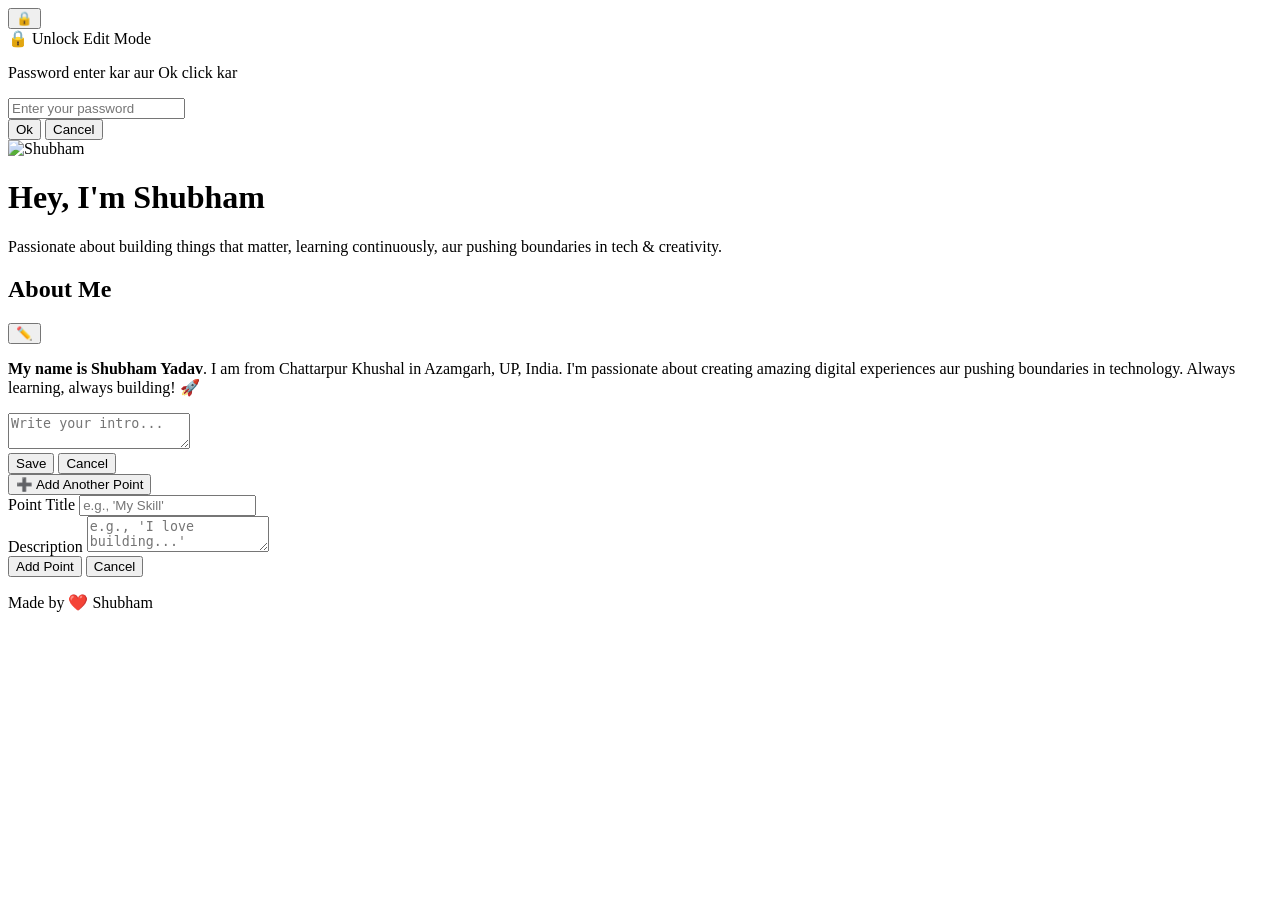
==== index.html @ af93d711 "Add files via upload" ====
<!DOCTYPE html>
<html lang="en">
<head>
    <meta charset="UTF-8">
    <meta name="viewport" content="width=device-width, initial-scale=1.0">
    <title>Shubham yadav - Portfolio</title>
    <link rel="stylesheet" href="style.css">
</head>
<body>
    <div class="background"></div>
    <div class="border-top"></div>
    <div class="border-bottom"></div>

    <!-- Lock Icon Button -->
    <button class="lock-icon-btn locked" id="lockBtn" onclick="openAuthModal()" title="Click to unlock">
        🔒
    </button>

    <!-- Auth Modal -->
    <div class="auth-modal" id="authModal">
        <div class="modal-content">
            <div class="modal-title">
                <span class="modal-icon" id="modalIcon">🔒</span>
                <span id="modalTitle">Unlock Edit Mode</span>
            </div>
            <p class="modal-subtitle">Password enter kar aur Ok click kar</p>
            <input 
                type="password" 
                class="auth-input" 
                id="passwordInput" 
                placeholder="Enter your password" 
                onkeypress="if(event.key==='Enter') unlockEdit()"
            />
            <div class="modal-buttons">
                <button class="auth-button" onclick="unlockEdit()">Ok</button>
                <button class="auth-button btn-cancel" onclick="closeAuthModal()">Cancel</button>
            </div>
        </div>
    </div>

    <div class="container">
        <!-- Header -->
        <div class="header">
            <div class="icon-box">
                <img src="myphoto.jpg" alt="Shubham" class="profile-pic">
            </div>
            <h1>Hey, I'm Shubham</h1>
            <p class="subtitle">Passionate about building things that matter, learning continuously, aur pushing boundaries in tech & creativity.</p>
        </div>

        <!-- Personal Intro Box -->
        <div class="intro-box" id="introBox">
            <div class="intro-header">
                <h2 class="intro-title">About Me</h2>
                <button class="edit-btn disabled" id="editIntroBtn" onclick="toggleEditIntro()" title="Edit">✏️</button>
            </div>
            <p class="intro-text" id="introText"><strong>My name is Shubham Yadav</strong>. I am from Chattarpur Khushal in Azamgarh, UP, India. I'm passionate about creating amazing digital experiences aur pushing boundaries in technology. Always learning, always building! 🚀</p>
            
            <div class="intro-form" id="introForm">
                <textarea id="introInput" placeholder="Write your intro..."></textarea>
                <div class="form-buttons">
                    <button class="btn-submit" onclick="saveIntro()">Save</button>
                    <button class="btn-cancel" onclick="toggleEditIntro()">Cancel</button>
                </div>
            </div>
        </div>

        <!-- Points Grid -->
        <div class="points-grid" id="pointsGrid"></div>

        <!-- Add Section -->
        <button class="add-button disabled" id="addButton" onclick="toggleForm()" title="Unlock to add">
            <span>➕</span>
            <span>Add Another Point</span>
        </button>

        <div class="form-container" id="formContainer">
            <div class="form-group">
                <label>Point Title</label>
                <input type="text" id="titleInput" placeholder="e.g., 'My Skill'" />
            </div>
            <div class="form-group">
                <label>Description</label>
                <textarea id="descriptionInput" placeholder="e.g., 'I love building...'" ></textarea>
            </div>
            <div class="form-buttons">
                <button class="btn-submit" onclick="addPoint()">Add Point</button>
                <button class="btn-cancel" onclick="toggleForm()">Cancel</button>
            </div>
        </div>

        <!-- Footer -->
        <div class="footer">
            <p>Made by ❤️ Shubham</p>
        </div>
    </div>

    <script src="script.js"></script>
</body>
</html>
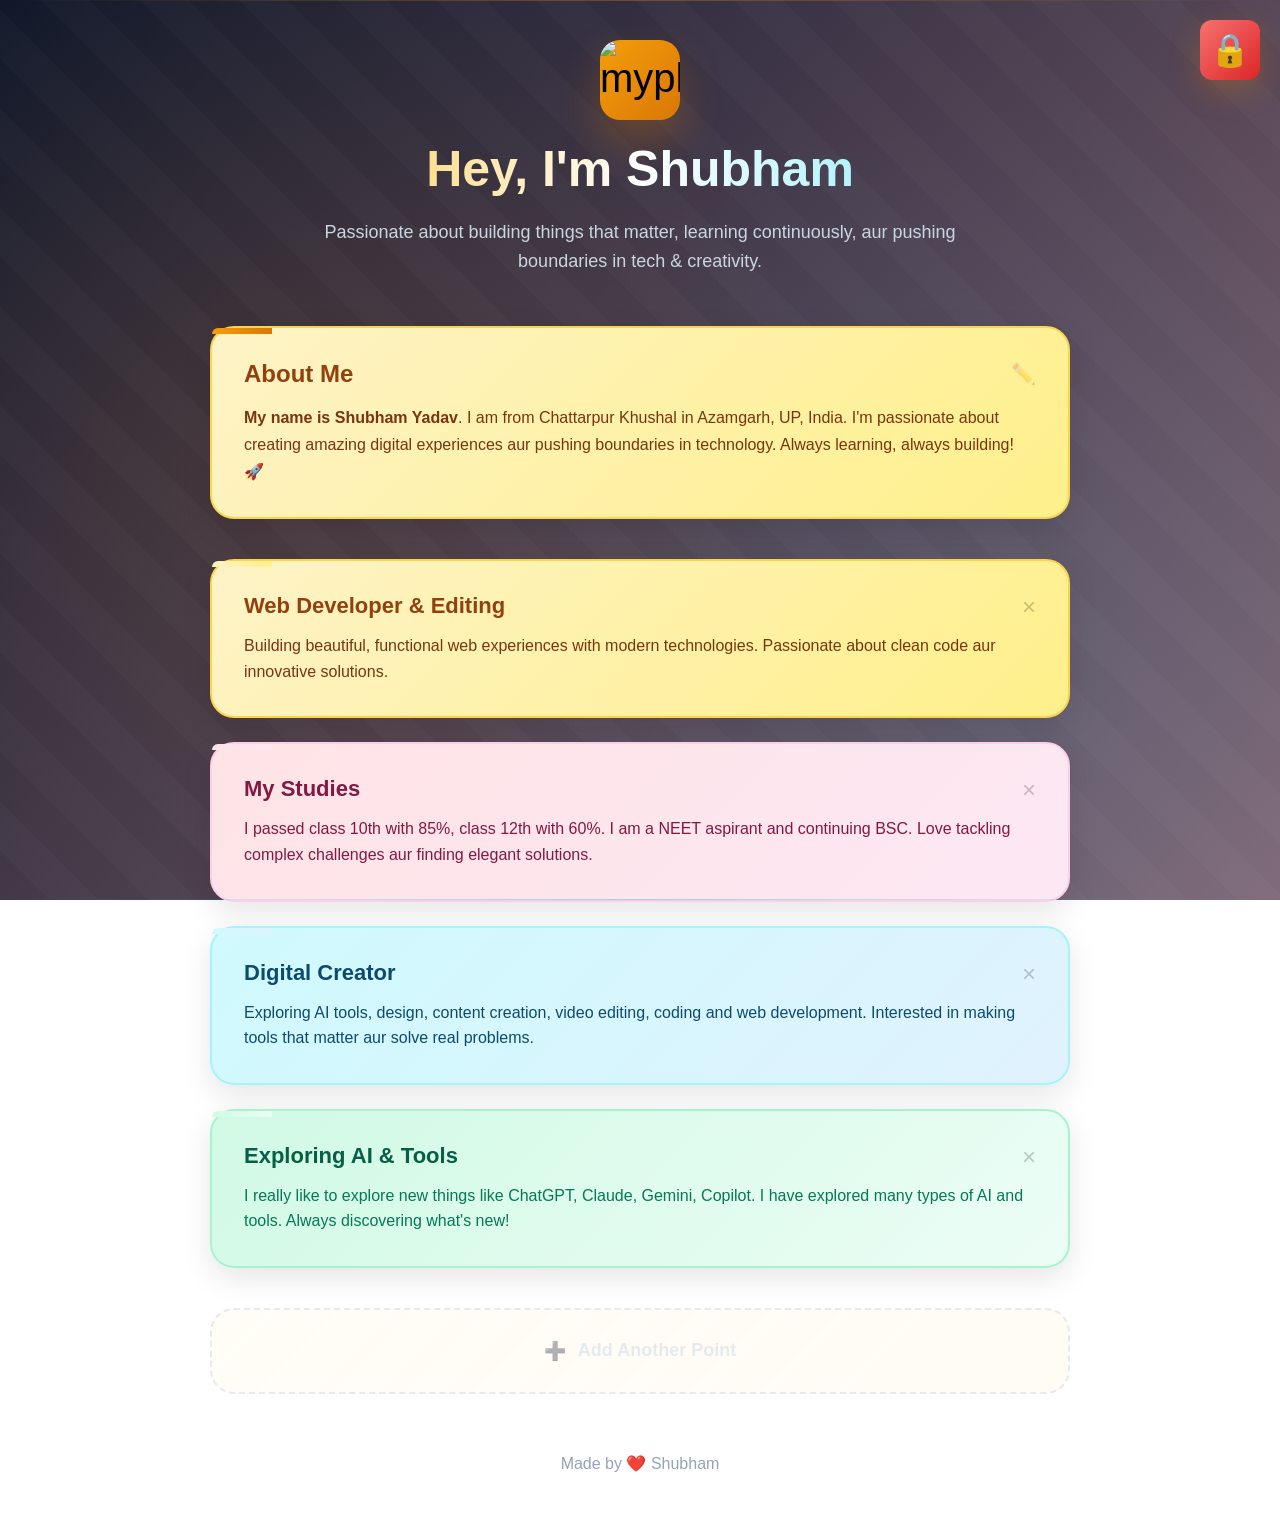
==== commit 5a4b4bd6: "Update index.html" ====
--- a/index.html
+++ b/index.html
@@ -42,7 +42,7 @@
         <!-- Header -->
         <div class="header">
             <div class="icon-box">
-                <img src="myphoto.jpg" alt="Shubham" class="profile-pic">
+                <img src="myphoto.jpg" alt="myphoto.jpg" class="profile-pic">
             </div>
             <h1>Hey, I'm Shubham</h1>
             <p class="subtitle">Passionate about building things that matter, learning continuously, aur pushing boundaries in tech & creativity.</p>
@@ -97,4 +97,4 @@
 
     <script src="script.js"></script>
 </body>
-</html>+</html>
--- a/style.css
+++ b/style.css
@@ -0,0 +1,667 @@
+/* ===== GLOBAL STYLES ===== */
+* {
+    margin: 0;
+    padding: 0;
+    box-sizing: border-box;
+}
+
+body {
+    font-family: 'Segoe UI', Tahoma, Geneva, Verdana, sans-serif;
+    overflow-x: hidden;
+}
+
+/* ===== BACKGROUND & BORDERS ===== */
+.background {
+    position: fixed;
+    top: 0;
+    left: 0;
+    right: 0;
+    bottom: 0;
+    background: linear-gradient(135deg, #0f172a 0%, #ffb6c1 50%, #0f172a 100%);
+    background-size: 400% 400%;
+    animation: gradientShift 6s ease-in-out infinite;
+    z-index: -2;
+}
+
+.background::before {
+    content: '';
+    position: absolute;
+    top: 0;
+    left: 0;
+    right: 0;
+    bottom: 0;
+    background: 
+        radial-gradient(circle at 20% 50%, rgba(217, 119, 6, 0.1) 0%, transparent 50%),
+        radial-gradient(circle at 80% 80%, rgba(6, 182, 212, 0.1) 0%, transparent 50%);
+    z-index: -1;
+}
+
+.background::after {
+    content: '';
+    position: absolute;
+    top: 0;
+    left: 0;
+    right: 0;
+    bottom: 0;
+    background-image: repeating-linear-gradient(45deg, transparent, transparent 35px, rgba(255,255,255,.02) 35px, rgba(255,255,255,.02) 70px);
+    z-index: -1;
+}
+
+.border-top {
+    position: fixed;
+    top: 0;
+    left: 0;
+    right: 0;
+    height: 1px;
+    background: linear-gradient(90deg, transparent, #d97706, transparent);
+    opacity: 0.4;
+    z-index: 100;
+}
+
+.border-bottom {
+    position: fixed;
+    bottom: 0;
+    left: 0;
+    right: 0;
+    height: 1px;
+    background: linear-gradient(90deg, transparent, #06b6d4, transparent);
+    opacity: 0.4;
+    z-index: 100;
+}
+
+/* ===== CONTAINER & HEADER ===== */
+.container {
+    max-width: 900px;
+    margin: 0 auto;
+    padding: 40px 20px;
+    position: relative;
+    z-index: 10;
+    min-height: 100vh;
+}
+
+.header {
+    text-align: center;
+    margin-bottom: 50px;
+    animation: fadeIn 0.8s ease-out;
+}
+
+.icon-box {
+    width: 80px;
+    height: 80px;
+    background: linear-gradient(135deg, #f59e0b 0%, #d97706 100%);
+    border-radius: 20px;
+    display: flex;
+    align-items: center;
+    justify-content: center;
+    margin: 0 auto 20px;
+    font-size: 40px;
+    box-shadow: 0 20px 40px rgba(217, 119, 6, 0.3);
+    overflow: hidden;
+}
+
+.profile-pic {
+    width: 100%;
+    height: 100%;
+    object-fit: cover;
+    border-radius: 20px;
+}
+
+h1 {
+    font-size: 50px;
+    font-weight: bold;
+    background: linear-gradient(90deg, #fbbf24, #ffffff, #67e8f9);
+    -webkit-background-clip: text;
+    -webkit-text-fill-color: transparent;
+    background-clip: text;
+    margin-bottom: 20px;
+}
+
+.subtitle {
+    font-size: 18px;
+    color: #cbd5e1;
+    max-width: 700px;
+    margin: 0 auto;
+    line-height: 1.6;
+}
+
+/* ===== LOCK ICON & MODAL ===== */
+.lock-icon-btn {
+    position: fixed;
+    top: 20px;
+    right: 20px;
+    width: 60px;
+    height: 60px;
+    background: linear-gradient(135deg, #f59e0b 0%, #d97706 100%);
+    border: none;
+    border-radius: 12px;
+    font-size: 32px;
+    cursor: pointer;
+    box-shadow: 0 10px 30px rgba(217, 119, 6, 0.3);
+    transition: all 0.3s ease;
+    z-index: 999;
+    display: flex;
+    align-items: center;
+    justify-content: center;
+}
+
+.lock-icon-btn:hover {
+    transform: scale(1.1);
+    box-shadow: 0 15px 40px rgba(217, 119, 6, 0.4);
+}
+
+.lock-icon-btn.locked {
+    background: linear-gradient(135deg, #f87171 0%, #dc2626 100%);
+}
+
+.auth-modal {
+    position: fixed;
+    top: 0;
+    left: 0;
+    right: 0;
+    bottom: 0;
+    background: rgba(0, 0, 0, 0.7);
+    display: none;
+    align-items: center;
+    justify-content: center;
+    z-index: 2000;
+    backdrop-filter: blur(3px);
+}
+
+.auth-modal.show {
+    display: flex;
+}
+
+.modal-content {
+    background: linear-gradient(135deg, #fef3c7 0%, #fef08a 100%);
+    border: 3px solid #fcd34d;
+    border-radius: 24px;
+    padding: 40px;
+    max-width: 400px;
+    width: 90%;
+    box-shadow: 0 20px 60px rgba(0, 0, 0, 0.3);
+    animation: slideUp 0.3s ease-out;
+    text-align: center;
+}
+
+.modal-title {
+    font-size: 28px;
+    font-weight: bold;
+    color: #92400e;
+    margin-bottom: 24px;
+    display: flex;
+    align-items: center;
+    justify-content: center;
+    gap: 10px;
+}
+
+.modal-icon {
+    font-size: 32px;
+}
+
+.modal-subtitle {
+    font-size: 14px;
+    color: #78350f;
+    margin-bottom: 20px;
+}
+
+.auth-input {
+    width: 100%;
+    padding: 14px 16px;
+    border: 2px solid #fcd34d;
+    border-radius: 12px;
+    font-size: 16px;
+    color: #92400e;
+    margin-bottom: 20px;
+    font-family: inherit;
+}
+
+.auth-input::placeholder {
+    color: #d97706;
+    opacity: 0.6;
+}
+
+.auth-input:focus {
+    outline: none;
+    border-color: #f59e0b;
+    background: white;
+    box-shadow: 0 0 0 3px rgba(245, 158, 11, 0.1);
+}
+
+.modal-buttons {
+    display: flex;
+    gap: 12px;
+}
+
+.auth-button {
+    flex: 1;
+    padding: 12px;
+    background: linear-gradient(135deg, #fbbf24, #f59e0b);
+    border: none;
+    border-radius: 12px;
+    color: white;
+    font-weight: bold;
+    cursor: pointer;
+    transition: all 0.2s;
+    font-size: 16px;
+}
+
+.auth-button:hover {
+    background: linear-gradient(135deg, #f59e0b, #d97706);
+    transform: translateY(-2px);
+    box-shadow: 0 10px 20px rgba(217, 119, 6, 0.3);
+}
+
+.btn-cancel {
+    background: rgba(0, 0, 0, 0.1) !important;
+    color: #92400e !important;
+    border: 2px solid #fcd34d;
+}
+
+.btn-cancel:hover {
+    background: rgba(0, 0, 0, 0.15) !important;
+}
+
+/* ===== INTRO BOX ===== */
+.intro-box {
+    position: relative;
+    border-radius: 24px;
+    padding: 32px;
+    margin-bottom: 40px;
+    border: 2px solid #fcd34d;
+    background: linear-gradient(135deg, #fef3c7 0%, #fef08a 100%);
+    box-shadow: 0 10px 30px rgba(0,0,0,0.1);
+    animation: slideUp 0.6s ease-out;
+}
+
+.intro-box::before {
+    content: '';
+    position: absolute;
+    top: 0;
+    left: 0;
+    height: 6px;
+    width: 60px;
+    border-radius: 24px 0 0 0;
+    background: linear-gradient(90deg, #f59e0b, #d97706);
+}
+
+.intro-header {
+    display: flex;
+    justify-content: space-between;
+    align-items: center;
+    margin-bottom: 16px;
+}
+
+.intro-title {
+    font-size: 24px;
+    font-weight: bold;
+    color: #92400e;
+    margin: 0;
+}
+
+.edit-btn {
+    background: none;
+    border: none;
+    font-size: 20px;
+    cursor: pointer;
+    opacity: 0.6;
+    transition: all 0.2s;
+    padding: 0;
+}
+
+.edit-btn:hover {
+    opacity: 1;
+    transform: scale(1.1);
+}
+
+.edit-btn.disabled {
+    opacity: 0.3;
+    cursor: not-allowed;
+}
+
+.intro-text {
+    font-size: 16px;
+    line-height: 1.7;
+    color: #78350f;
+    margin: 0;
+}
+
+.intro-form {
+    display: none;
+    margin-top: 16px;
+}
+
+.intro-form.show {
+    display: block;
+}
+
+.intro-form textarea {
+    width: 100%;
+    padding: 12px 16px;
+    border: 2px solid #fcd34d;
+    border-radius: 12px;
+    font-size: 16px;
+    font-family: inherit;
+    background: rgba(255, 255, 255, 0.8);
+    color: #92400e;
+    resize: vertical;
+    min-height: 100px;
+    margin-bottom: 12px;
+}
+
+/* ===== POINTS GRID ===== */
+.points-grid {
+    display: grid;
+    gap: 24px;
+    margin-bottom: 40px;
+}
+
+.point-card {
+    position: relative;
+    border-radius: 24px;
+    padding: 32px;
+    transition: all 0.3s ease;
+    border: 2px solid;
+    animation: slideUp 0.6s ease-out forwards;
+    opacity: 0;
+    box-shadow: 0 10px 30px rgba(0,0,0,0.1);
+}
+
+.point-card.amber { border-color: #fcd34d; background: linear-gradient(135deg, #fef3c7 0%, #fef08a 100%); }
+.point-card.rose { border-color: #fbcfe8; background: linear-gradient(135deg, #ffe4e6 0%, #fce7f3 100%); }
+.point-card.cyan { border-color: #a5f3fc; background: linear-gradient(135deg, #cffafe 0%, #e0f2fe 100%); }
+.point-card.emerald { border-color: #a7f3d0; background: linear-gradient(135deg, #d1fae5 0%, #ecfdf5 100%); }
+
+.point-card:nth-child(1) { animation-delay: 0.1s; }
+.point-card:nth-child(2) { animation-delay: 0.2s; }
+.point-card:nth-child(3) { animation-delay: 0.3s; }
+.point-card:nth-child(4) { animation-delay: 0.4s; }
+
+.point-card::before {
+    content: '';
+    position: absolute;
+    top: 0;
+    left: 0;
+    height: 6px;
+    width: 60px;
+    border-radius: 24px 0 0 0;
+    background: inherit;
+}
+
+.point-card:hover {
+    transform: translateY(-5px);
+    box-shadow: 0 20px 50px rgba(0,0,0,0.15);
+}
+
+.point-card.amber .title { color: #92400e; }
+.point-card.rose .title { color: #831843; }
+.point-card.cyan .title { color: #0c4a6e; }
+.point-card.emerald .title { color: #065f46; }
+
+.point-card.amber .description { color: #78350f; }
+.point-card.rose .description { color: #831843; }
+.point-card.cyan .description { color: #0c4a6e; }
+.point-card.emerald .description { color: #047857; }
+
+.point-header {
+    display: flex;
+    justify-content: space-between;
+    align-items: start;
+    margin-bottom: 12px;
+}
+
+.title {
+    font-size: 22px;
+    font-weight: bold;
+    margin: 0;
+    flex: 1;
+}
+
+.delete-btn {
+    background: none;
+    border: none;
+    color: inherit;
+    font-size: 24px;
+    cursor: pointer;
+    padding: 0;
+    opacity: 0.4;
+    transition: all 0.2s;
+}
+
+.point-card:hover .delete-btn {
+    opacity: 1;
+}
+
+.delete-btn:hover {
+    color: #dc2626;
+    transform: scale(1.2);
+}
+
+.delete-btn.disabled {
+    opacity: 0.2;
+    cursor: not-allowed;
+}
+
+.description {
+    font-size: 16px;
+    line-height: 1.6;
+    margin: 0;
+}
+
+/* ===== ADD BUTTON & FORM ===== */
+.add-button {
+    width: 100%;
+    padding: 30px;
+    border: 2px dashed #fcd34d;
+    border-radius: 24px;
+    background: linear-gradient(135deg, rgba(254, 243, 199, 0.3), rgba(254, 224, 138, 0.2));
+    cursor: pointer;
+    transition: all 0.3s ease;
+    font-size: 18px;
+    font-weight: 600;
+    color: #92400e;
+    display: flex;
+    align-items: center;
+    justify-content: center;
+    gap: 12px;
+    margin-bottom: 40px;
+}
+
+.add-button:hover {
+    background: linear-gradient(135deg, rgba(254, 243, 199, 0.5), rgba(254, 224, 138, 0.4));
+    border-color: #f59e0b;
+    box-shadow: 0 10px 30px rgba(217, 119, 6, 0.2);
+}
+
+.add-button.disabled {
+    opacity: 0.5;
+    cursor: not-allowed;
+    border-color: #cbd5e1;
+    color: #cbd5e1;
+}
+
+.add-button.disabled:hover {
+    background: linear-gradient(135deg, rgba(254, 243, 199, 0.3), rgba(254, 224, 138, 0.2));
+    box-shadow: none;
+}
+
+.form-container {
+    position: relative;
+    background: linear-gradient(135deg, #fef3c7 0%, #fef08a 100%);
+    border: 2px solid #fcd34d;
+    border-radius: 24px;
+    padding: 32px;
+    animation: slideUp 0.6s ease-out;
+    box-shadow: 0 10px 30px rgba(0,0,0,0.1);
+    margin-bottom: 40px;
+    display: none;
+}
+
+.form-container.show {
+    display: block;
+}
+
+.form-container::before {
+    content: '';
+    position: absolute;
+    top: 0;
+    left: 0;
+    height: 6px;
+    width: 60px;
+    border-radius: 24px 0 0 0;
+    background: linear-gradient(90deg, #f59e0b, #d97706);
+}
+
+.form-group {
+    margin-bottom: 20px;
+}
+
+.form-group label {
+    display: block;
+    margin-bottom: 8px;
+    font-weight: 600;
+    color: #92400e;
+}
+
+input, textarea {
+    width: 100%;
+    padding: 12px 16px;
+    border: 2px solid #fcd34d;
+    border-radius: 12px;
+    font-size: 16px;
+    font-family: inherit;
+    background: rgba(255, 255, 255, 0.8);
+    color: #92400e;
+    transition: all 0.2s;
+}
+
+input:focus, textarea:focus {
+    outline: none;
+    border-color: #f59e0b;
+    background: white;
+    box-shadow: 0 0 0 3px rgba(245, 158, 11, 0.1);
+}
+
+textarea {
+    resize: vertical;
+    min-height: 100px;
+}
+
+input::placeholder, textarea::placeholder {
+    color: #d97706;
+    opacity: 0.6;
+}
+
+.form-buttons {
+    display: flex;
+    gap: 12px;
+    margin-top: 24px;
+}
+
+.form-buttons button {
+    flex: 1;
+    padding: 14px 20px;
+    border: none;
+    border-radius: 12px;
+    font-size: 16px;
+    font-weight: 600;
+    cursor: pointer;
+    transition: all 0.2s;
+}
+
+.btn-submit {
+    background: linear-gradient(135deg, #fbbf24, #f59e0b);
+    color: white;
+    box-shadow: 0 10px 20px rgba(217, 119, 6, 0.3);
+}
+
+.btn-submit:hover {
+    background: linear-gradient(135deg, #f59e0b, #d97706);
+    box-shadow: 0 15px 30px rgba(217, 119, 6, 0.4);
+    transform: translateY(-2px);
+}
+
+/* ===== FOOTER ===== */
+.footer {
+    text-align: center;
+    margin-top: 60px;
+    animation: fadeIn 0.8s ease-out 0.8s both;
+}
+
+.footer p {
+    color: #94a3b8;
+    margin-bottom: 20px;
+    font-size: 16px;
+}
+
+/* ===== ANIMATIONS ===== */
+@keyframes fadeIn {
+    from {
+        opacity: 0;
+        transform: translateY(20px);
+    }
+    to {
+        opacity: 1;
+        transform: translateY(0);
+    }
+}
+
+@keyframes slideUp {
+    from {
+        opacity: 0;
+        transform: translateY(30px);
+    }
+    to {
+        opacity: 1;
+        transform: translateY(0);
+    }
+}
+
+@keyframes gradientShift {
+    0% {
+        background: linear-gradient(135deg, #0f172a 0%, #ffb6c1 30%, #ff69b4 50%, #0f172a 100%);
+    }
+    16.67% {
+        background: linear-gradient(120deg, #0f172a 0%, #ffc0cb 32%, #ffb6d9 52%, #0f172a 100%);
+    }
+    33.33% {
+        background: linear-gradient(90deg, #0f172a 0%, #ffb6d9 35%, #ffc0cb 55%, #0f172a 100%);
+    }
+    50% {
+        background: linear-gradient(60deg, #0f172a 0%, #ff69b4 40%, #ffb6c1 60%, #0f172a 100%);
+    }
+    66.67% {
+        background: linear-gradient(45deg, #0f172a 0%, #ffb6c1 35%, #ff1493 55%, #0f172a 100%);
+    }
+    83.33% {
+        background: linear-gradient(90deg, #0f172a 0%, #ff69b4 32%, #ffb6c1 52%, #0f172a 100%);
+    }
+    100% {
+        background: linear-gradient(135deg, #0f172a 0%, #ffb6c1 30%, #ff69b4 50%, #0f172a 100%);
+    }
+}
+
+/* ===== RESPONSIVE ===== */
+@media (max-width: 768px) {
+    h1 { font-size: 36px; }
+    .point-card { padding: 24px; }
+    .title { font-size: 18px; }
+    .description { font-size: 14px; }
+}
+
+/* ===== SCROLLBAR ===== */
+::-webkit-scrollbar {
+    width: 8px;
+}
+
+::-webkit-scrollbar-track {
+    background: transparent;
+}
+
+::-webkit-scrollbar-thumb {
+    background: rgba(217, 119, 6, 0.5);
+    border-radius: 10px;
+}
+
+::-webkit-scrollbar-thumb:hover {
+    background: rgba(217, 119, 6, 0.7);
+}
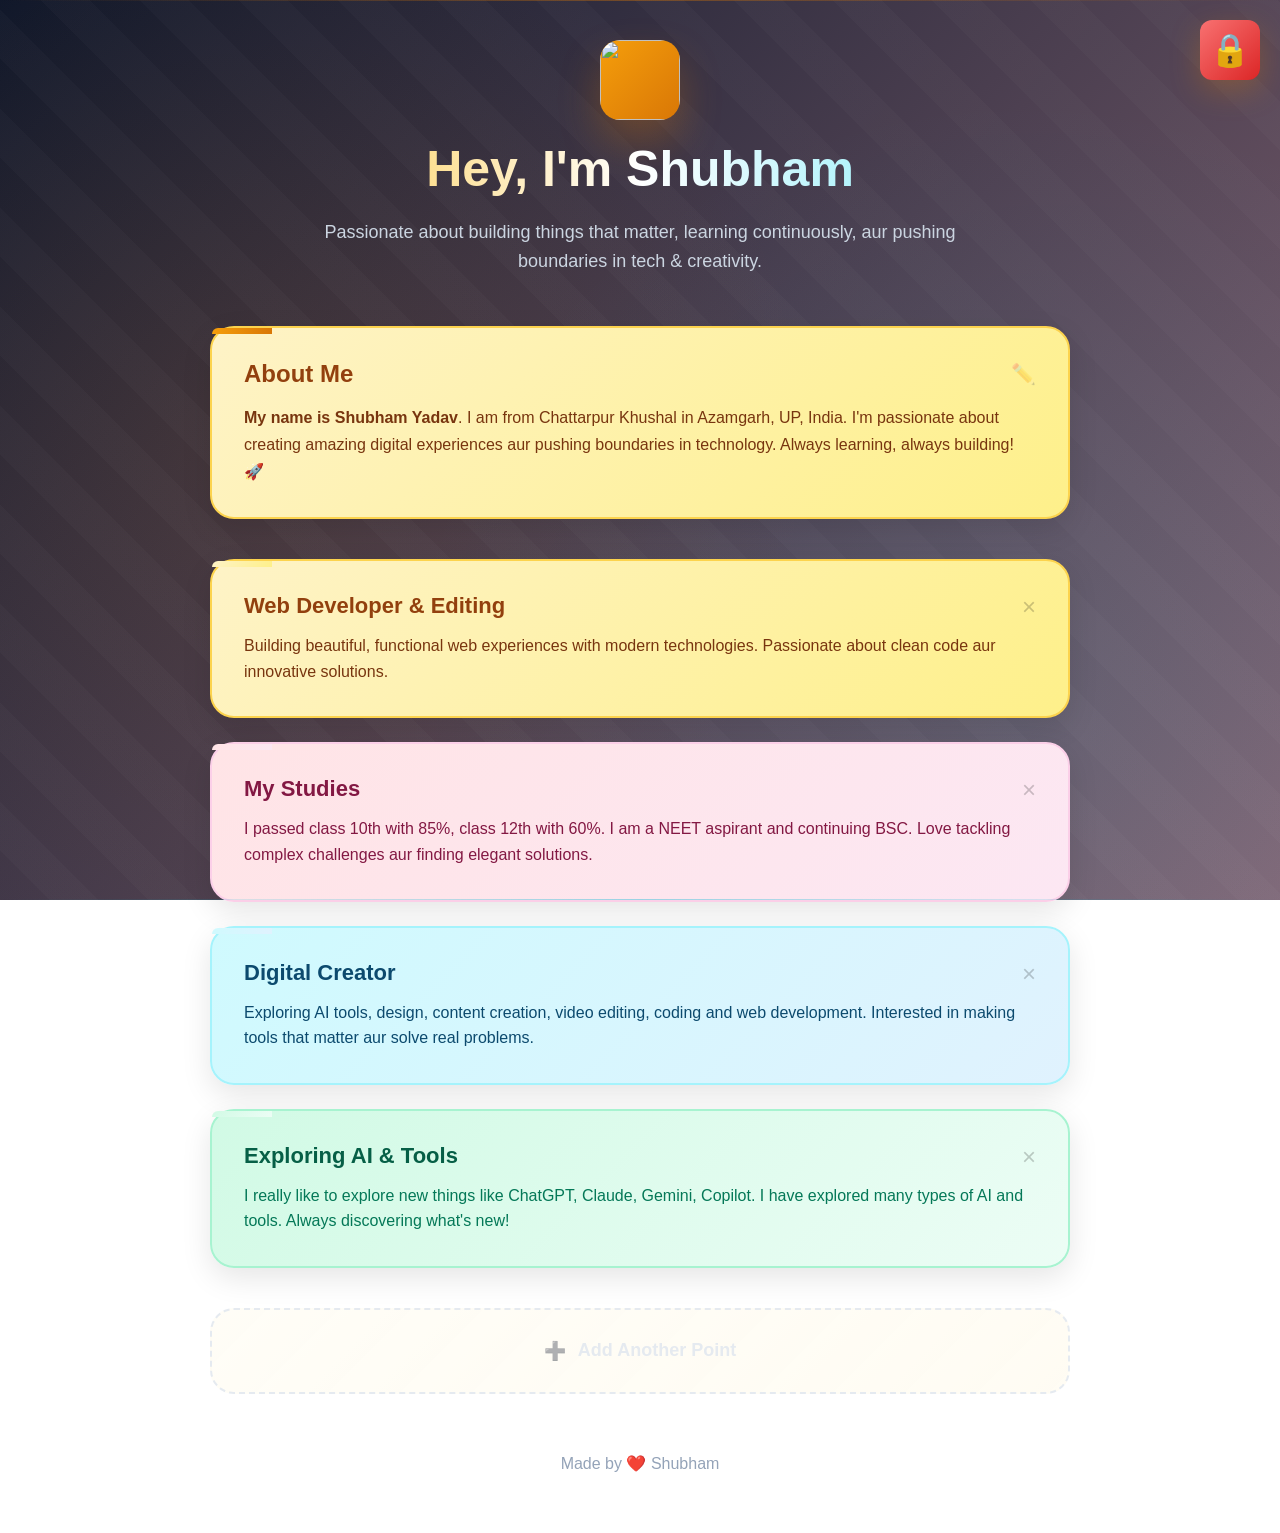
==== commit 2b10e47b: "Update index.html" ====
--- a/index.html
+++ b/index.html
@@ -42,7 +42,7 @@
         <!-- Header -->
         <div class="header">
             <div class="icon-box">
-                <img src="myphoto.jpg" alt="myphoto.jpg" class="profile-pic">
+                <img src="myphoto.jpg" class="profile-pic">
             </div>
             <h1>Hey, I'm Shubham</h1>
             <p class="subtitle">Passionate about building things that matter, learning continuously, aur pushing boundaries in tech & creativity.</p>
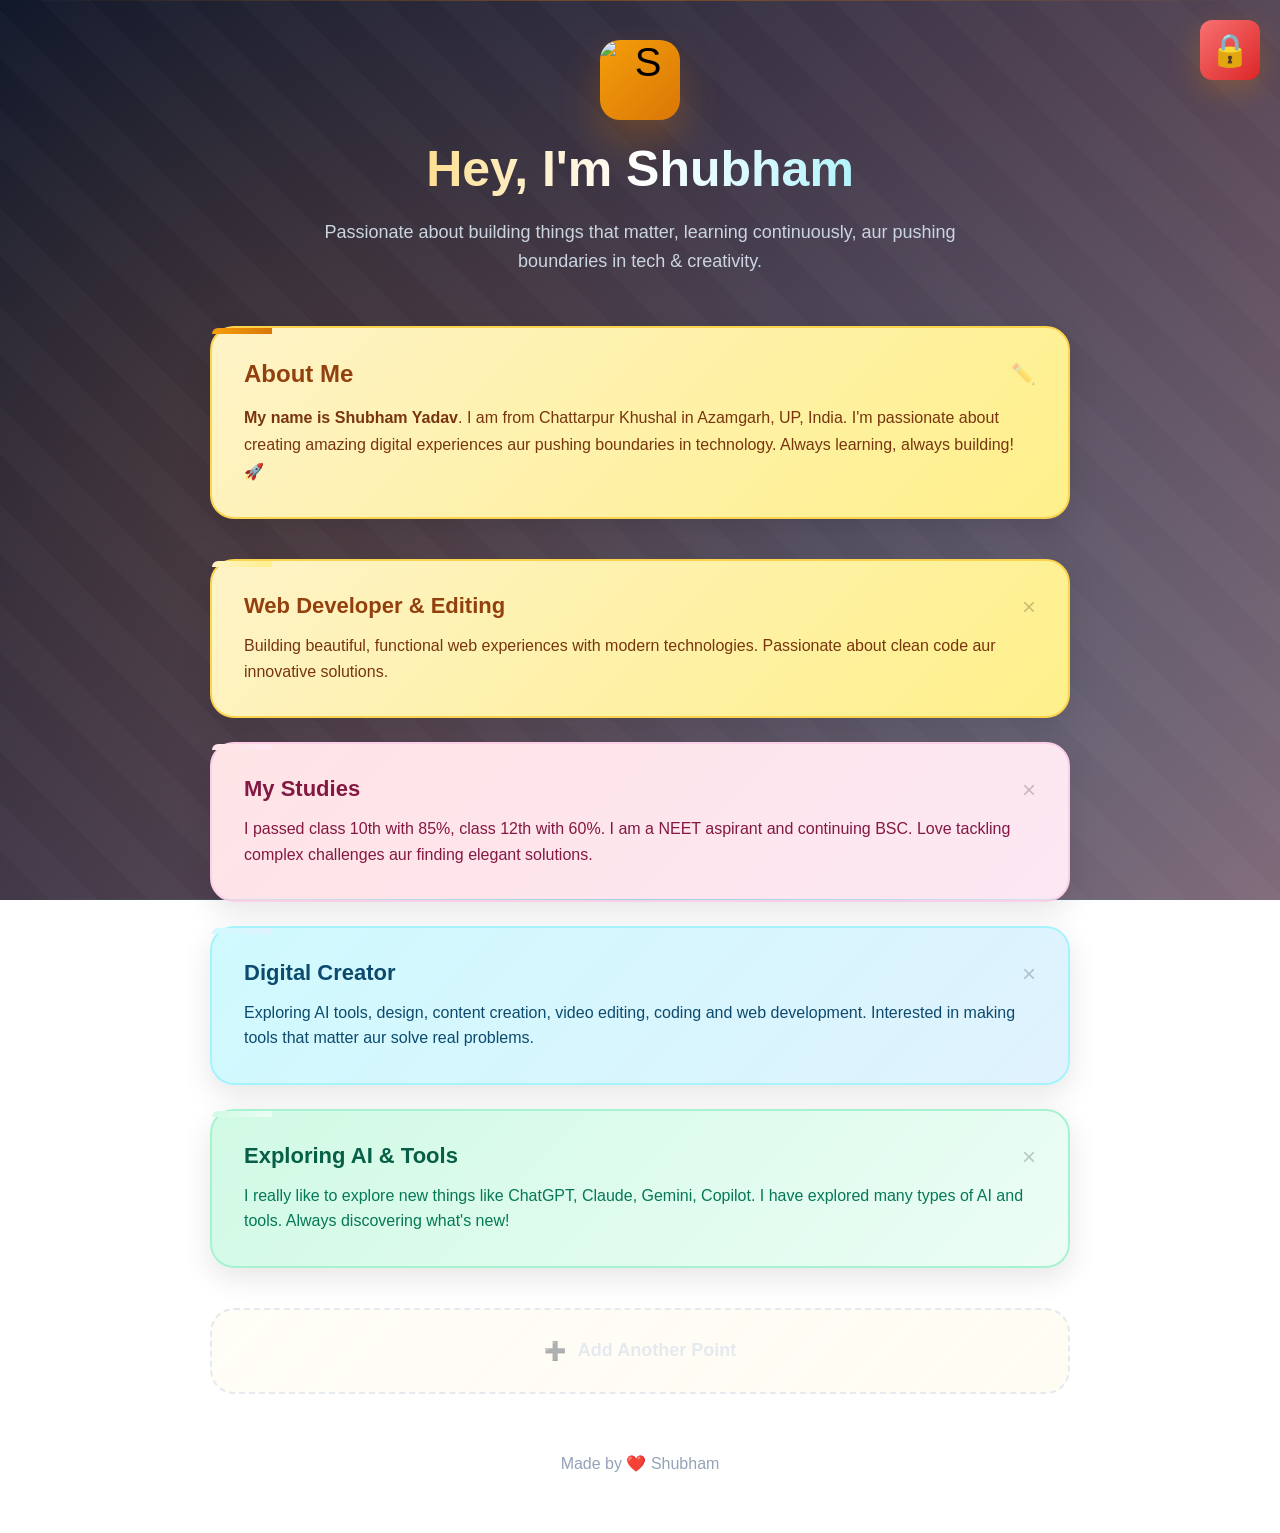
==== commit cf08f66f: "Update index.html" ====
--- a/index.html
+++ b/index.html
@@ -42,7 +42,7 @@
         <!-- Header -->
         <div class="header">
             <div class="icon-box">
-                <img src="myphoto.jpg" class="profile-pic">
+               <img src="myphoto.jpg" alt="S" class="profile-pic">
             </div>
             <h1>Hey, I'm Shubham</h1>
             <p class="subtitle">Passionate about building things that matter, learning continuously, aur pushing boundaries in tech & creativity.</p>
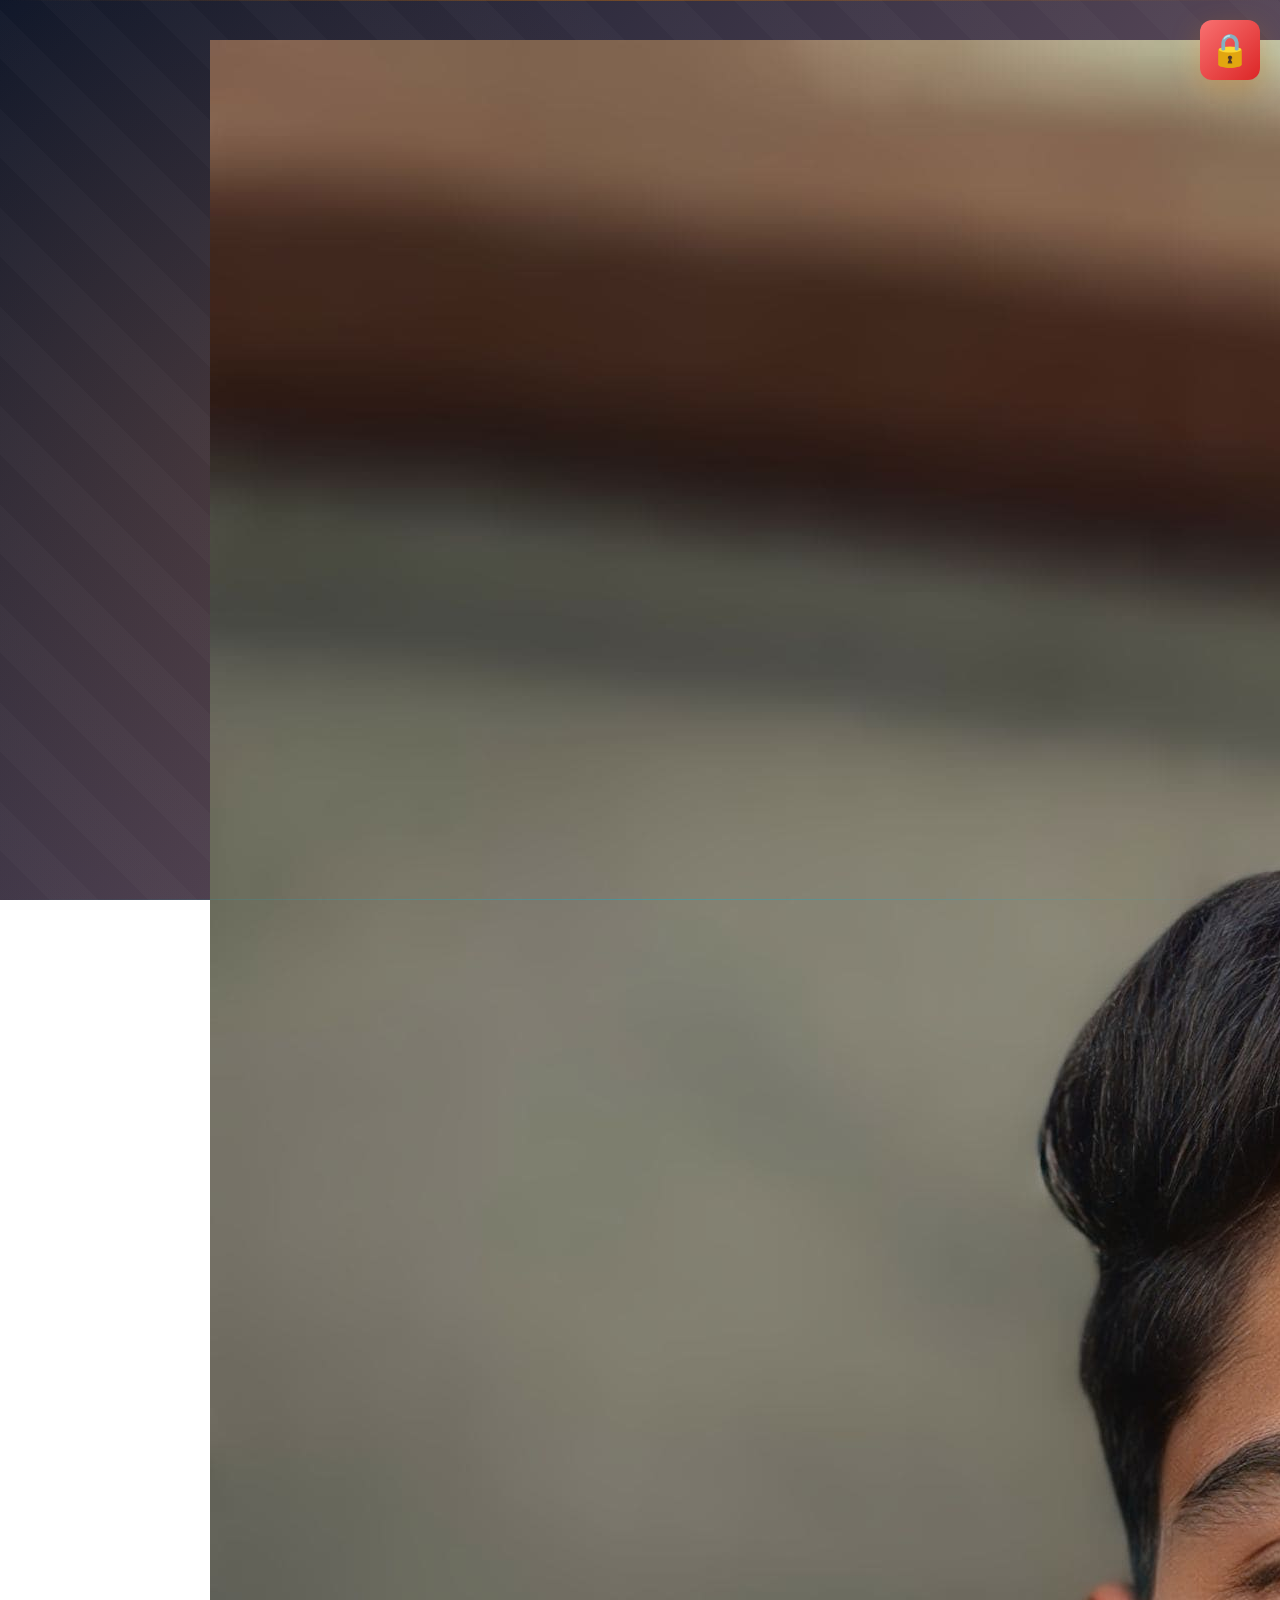
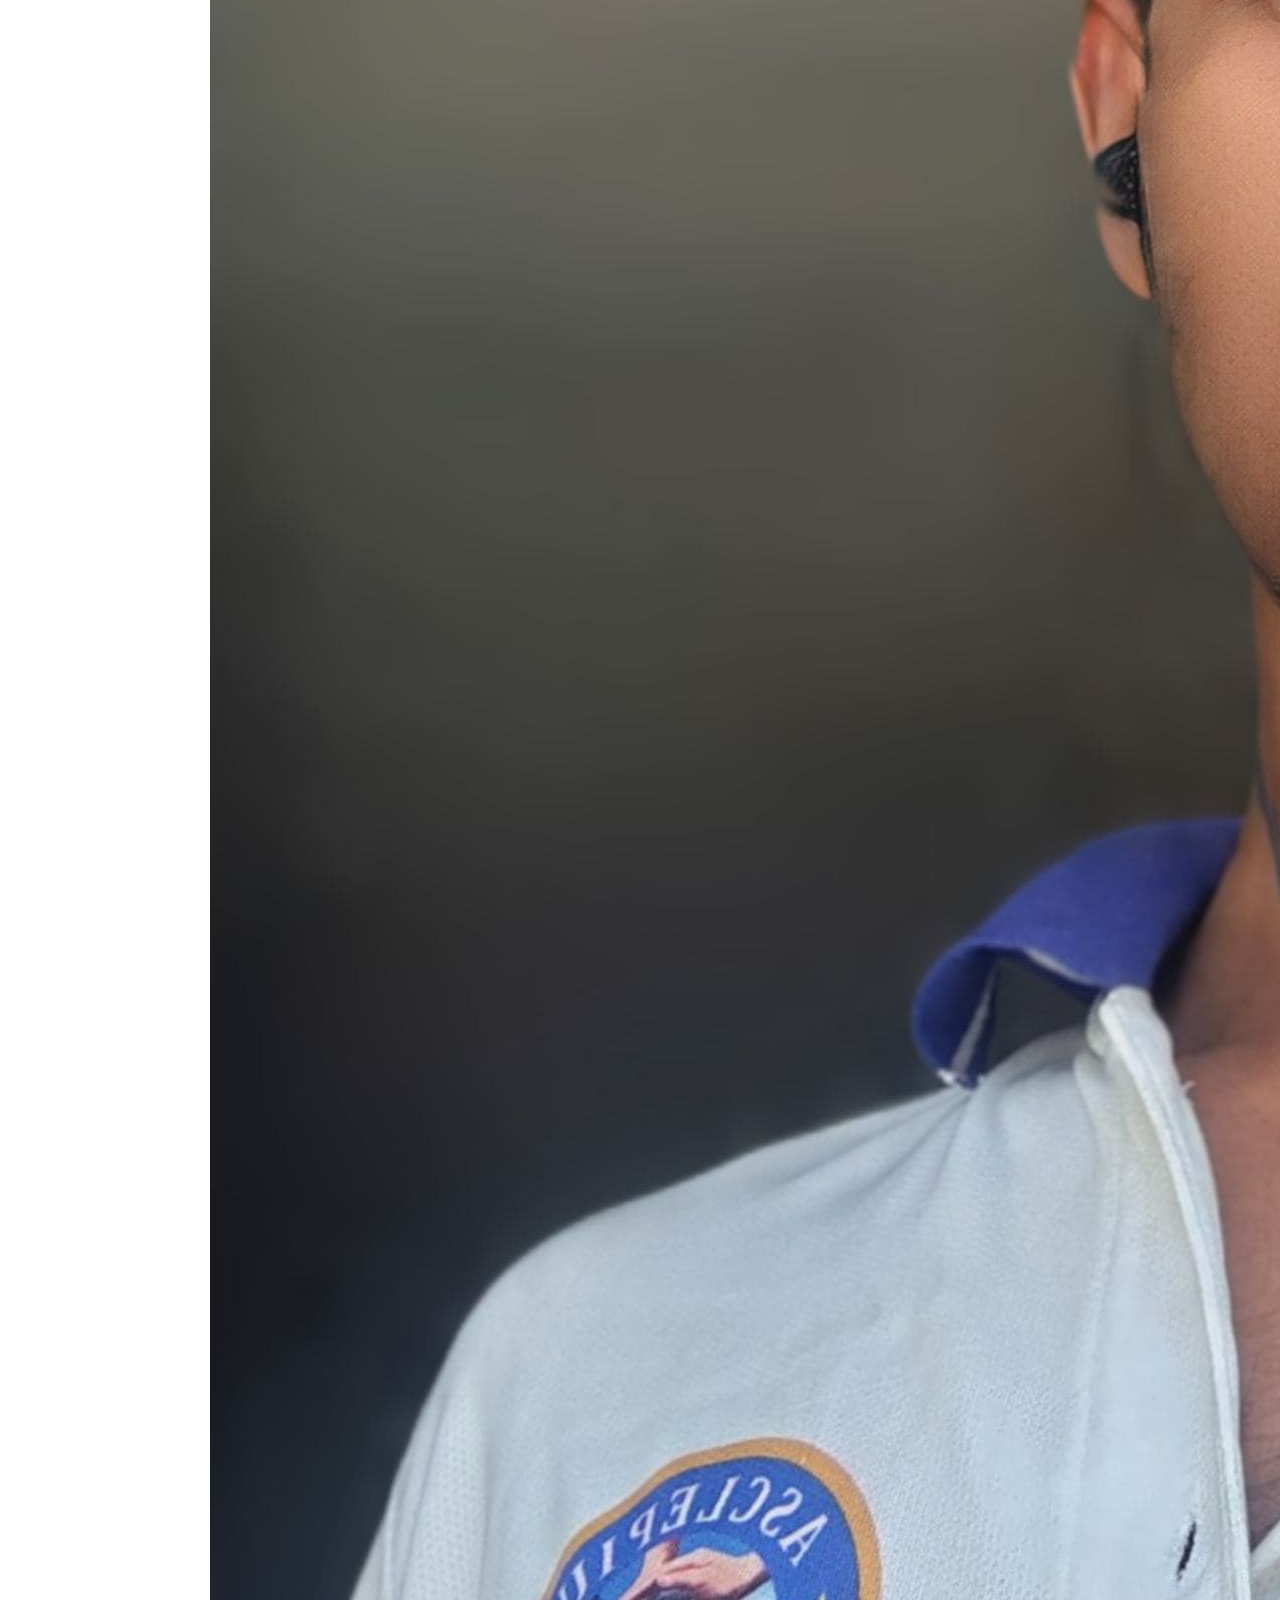
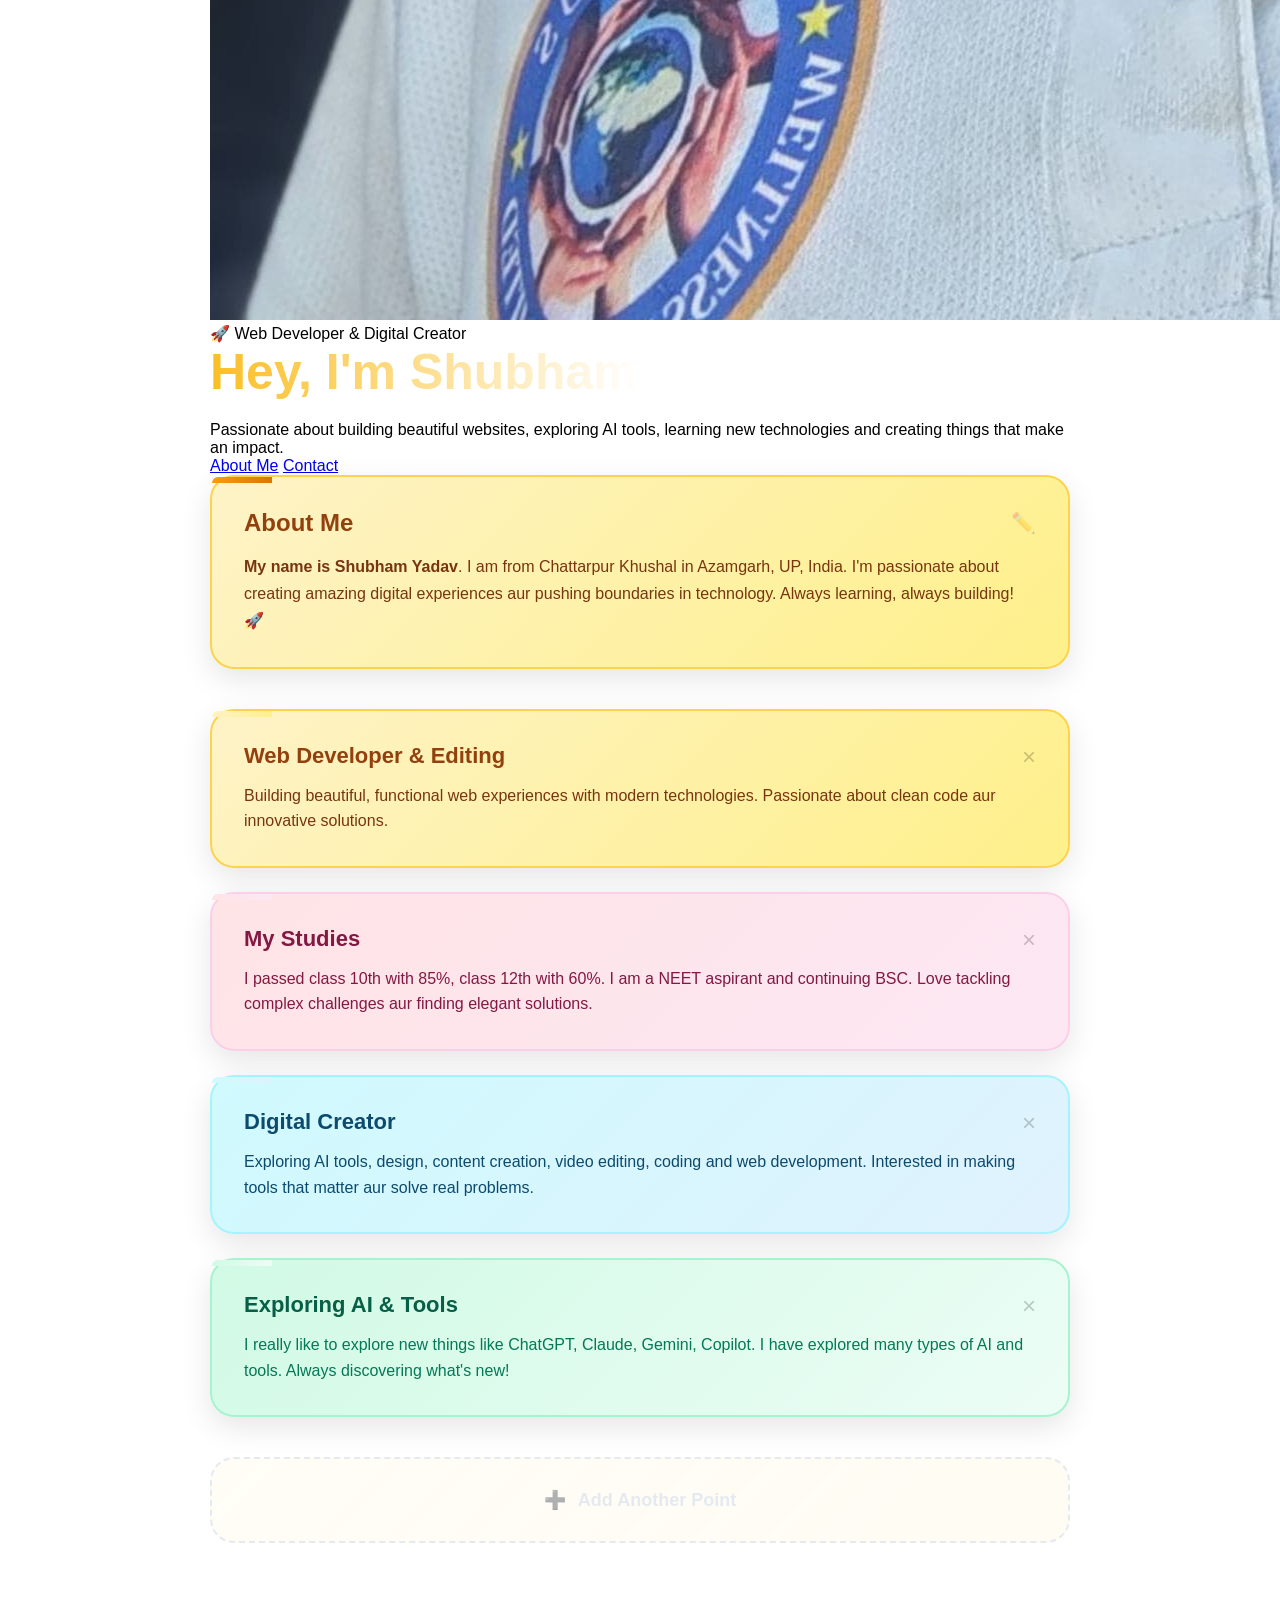
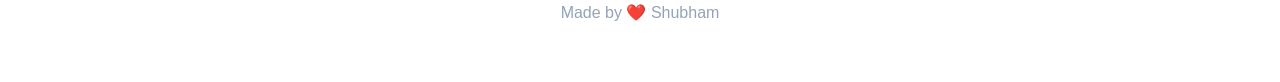
==== commit c0d51601: "Update index.html" ====
--- a/index.html
+++ b/index.html
@@ -40,13 +40,27 @@
 
     <div class="container">
         <!-- Header -->
-        <div class="header">
-            <div class="icon-box">
-               <img src="myphoto.jpg" alt="S" class="profile-pic">
-            </div>
-            <h1>Hey, I'm Shubham</h1>
-            <p class="subtitle">Passionate about building things that matter, learning continuously, aur pushing boundaries in tech & creativity.</p>
+        <div class="hero-section">
+    <div class="hero-image">
+        <img src="myphoto.jpg" alt="Shubham" class="hero-pic">
+    </div>
+
+    <div class="hero-content">
+        <span class="hero-badge">🚀 Web Developer & Digital Creator</span>
+
+        <h1>Hey, I'm Shubham</h1>
+
+        <p class="hero-text">
+            Passionate about building beautiful websites, exploring AI tools,
+            learning new technologies and creating things that make an impact.
+        </p>
+
+        <div class="hero-buttons">
+            <a href="#about" class="btn-primary">About Me</a>
+            <a href="#contact" class="btn-secondary">Contact</a>
         </div>
+    </div>
+</div>
 
         <!-- Personal Intro Box -->
         <div class="intro-box" id="introBox">
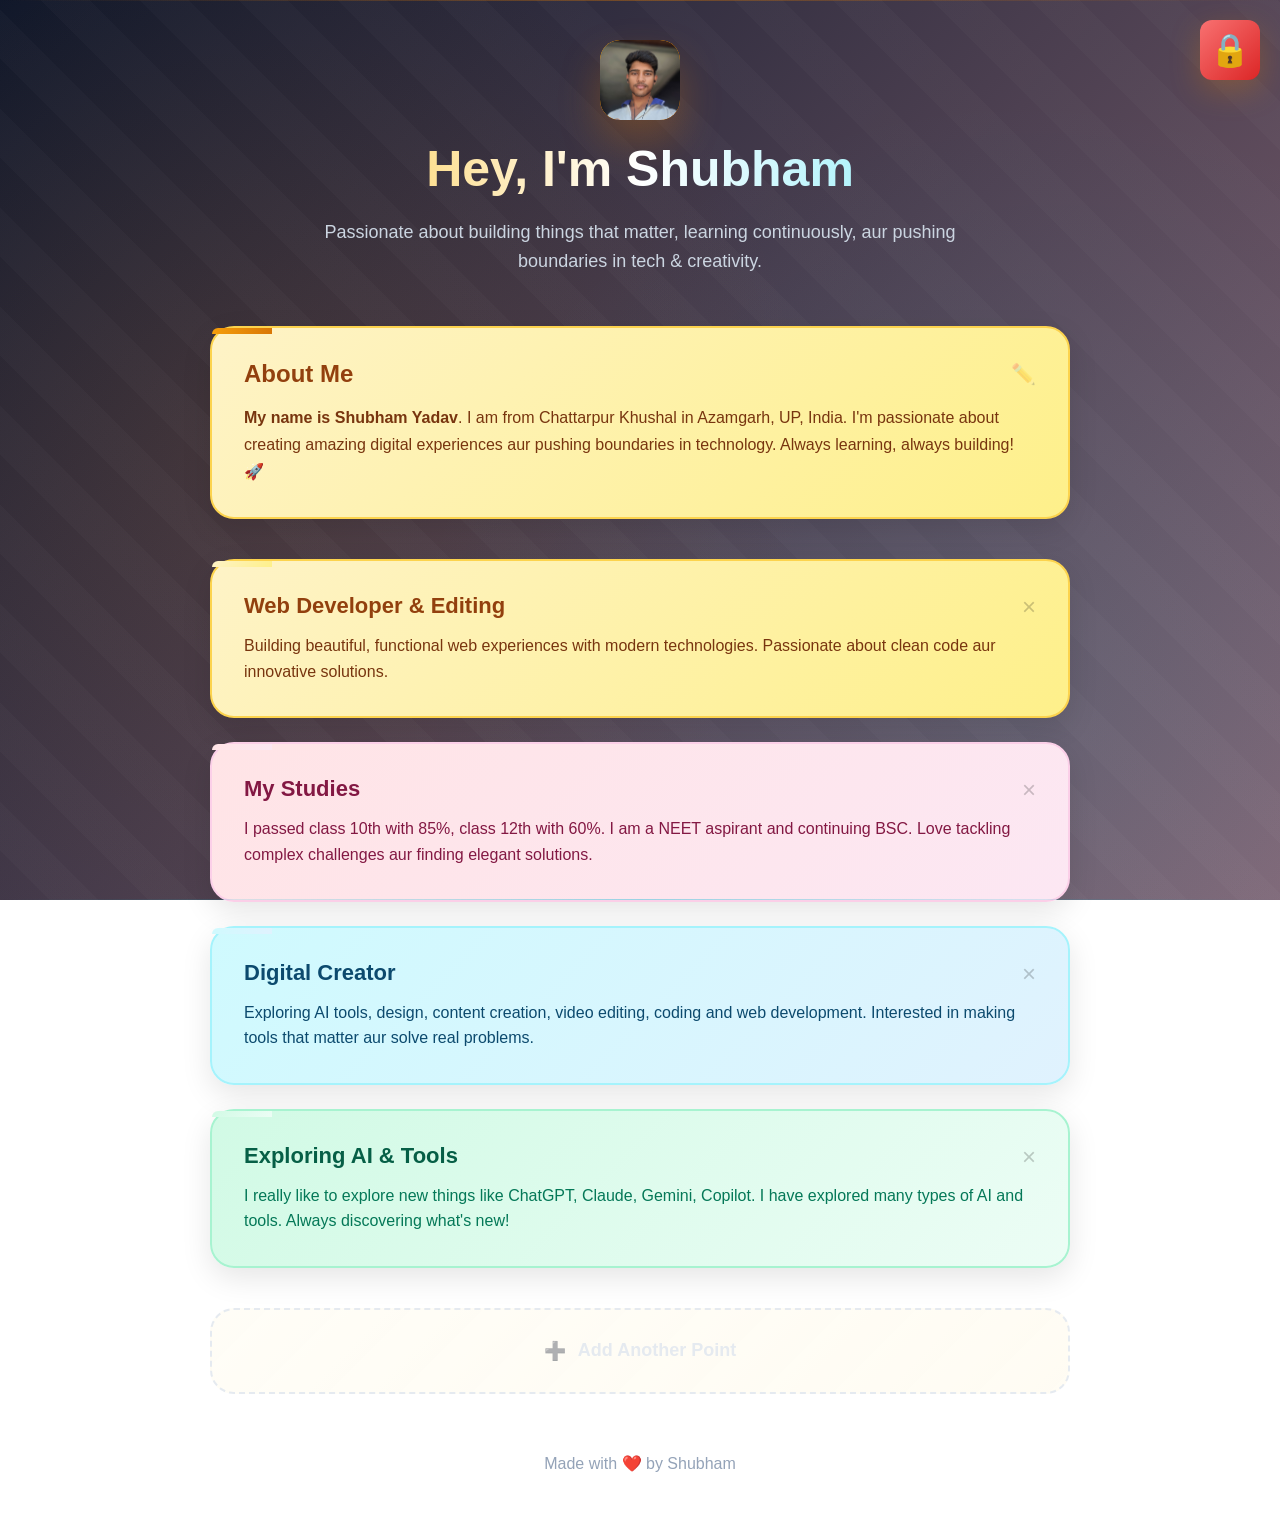
==== commit 1cbd98e6: "Update index.html" ====
--- a/index.html
+++ b/index.html
@@ -40,27 +40,13 @@
 
     <div class="container">
         <!-- Header -->
-        <div class="hero-section">
-    <div class="hero-image">
-        <img src="myphoto.jpg" alt="Shubham" class="hero-pic">
-    </div>
-
-    <div class="hero-content">
-        <span class="hero-badge">🚀 Web Developer & Digital Creator</span>
-
-        <h1>Hey, I'm Shubham</h1>
-
-        <p class="hero-text">
-            Passionate about building beautiful websites, exploring AI tools,
-            learning new technologies and creating things that make an impact.
-        </p>
-
-        <div class="hero-buttons">
-            <a href="#about" class="btn-primary">About Me</a>
-            <a href="#contact" class="btn-secondary">Contact</a>
+        <div class="header">
+            <div class="icon-box">
+                <img src="myphoto.jpg" alt="Shubham" class="profile-pic">
+            </div>
+            <h1>Hey, I'm Shubham</h1>
+            <p class="subtitle">Passionate about building things that matter, learning continuously, aur pushing boundaries in tech & creativity.</p>
         </div>
-    </div>
-</div>
 
         <!-- Personal Intro Box -->
         <div class="intro-box" id="introBox">
@@ -105,7 +91,7 @@
 
         <!-- Footer -->
         <div class="footer">
-            <p>Made by ❤️ Shubham</p>
+            <p>Made with ❤️ by Shubham</p>
         </div>
     </div>
 
--- a/style.css
+++ b/style.css
@@ -664,4 +664,4 @@
 
 ::-webkit-scrollbar-thumb:hover {
     background: rgba(217, 119, 6, 0.7);
-}+}
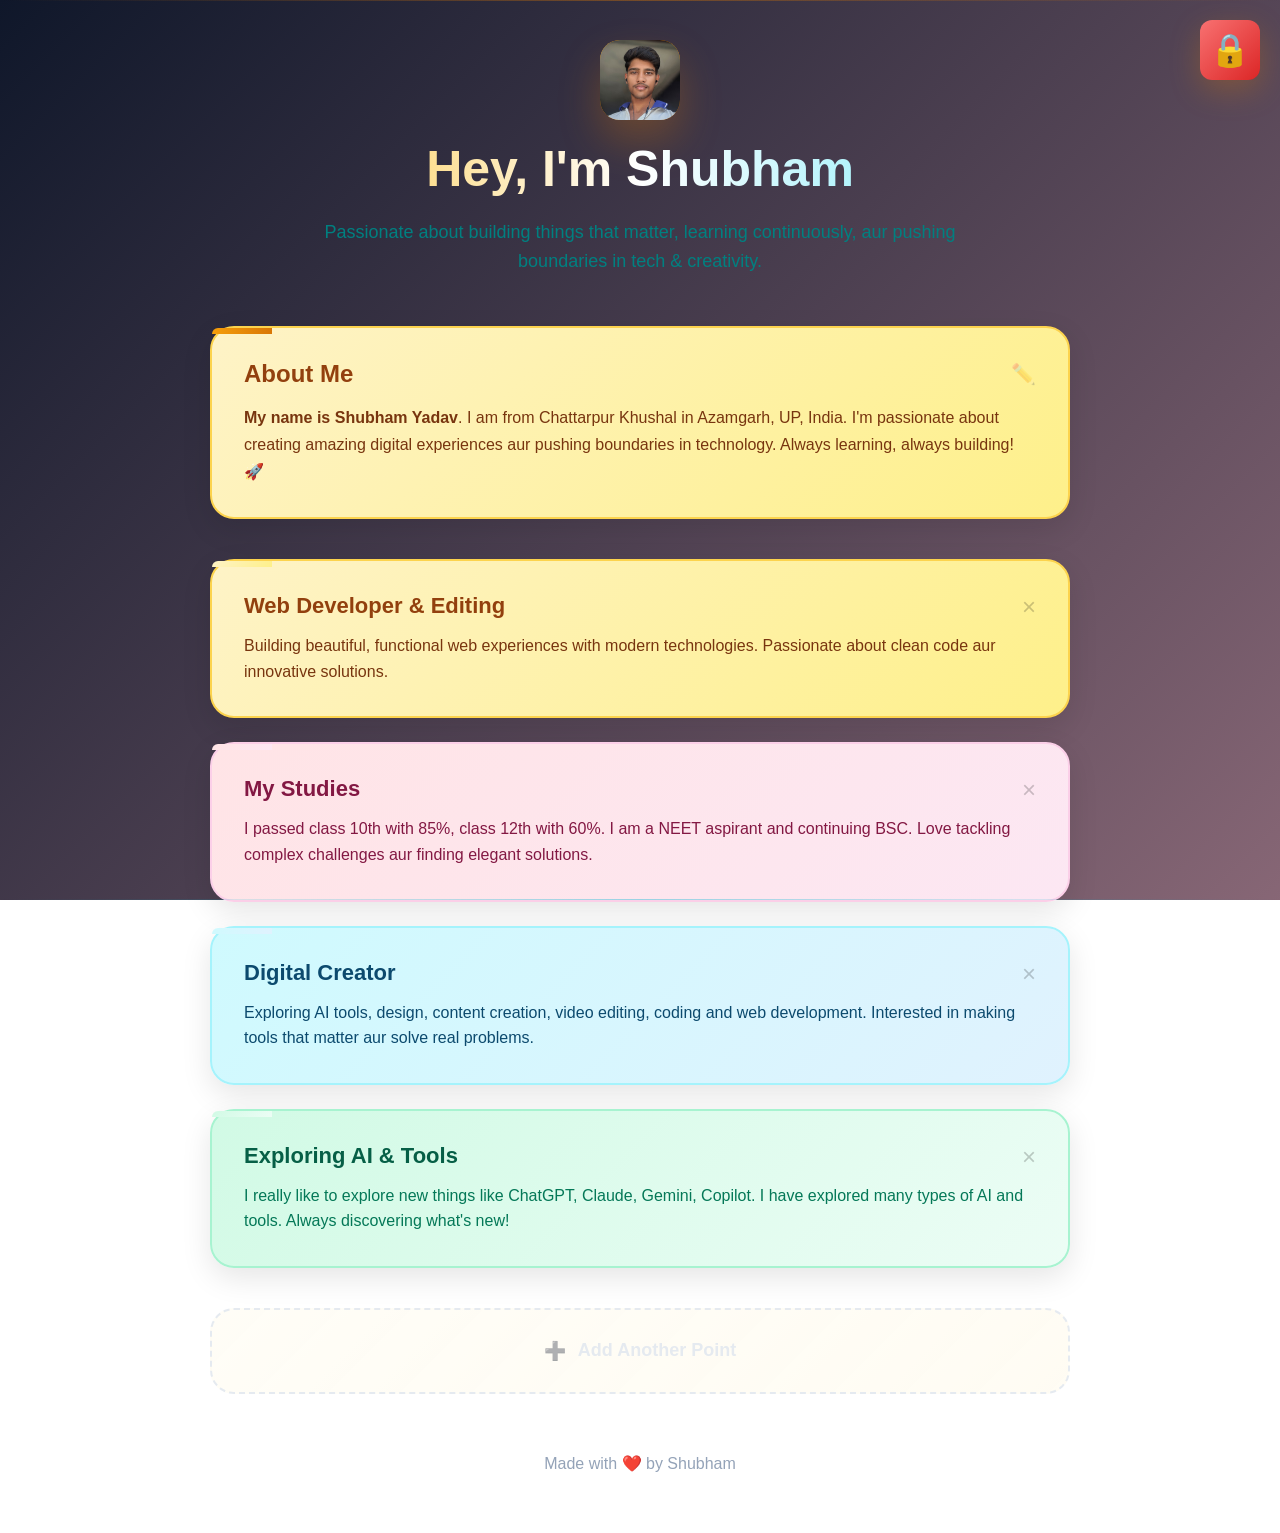
==== commit 62bb2925: "Update index.html" ====
--- a/index.html
+++ b/index.html
@@ -23,7 +23,7 @@
                 <span class="modal-icon" id="modalIcon">🔒</span>
                 <span id="modalTitle">Unlock Edit Mode</span>
             </div>
-            <p class="modal-subtitle">Password enter kar aur Ok click kar</p>
+            <p class="modal-subtitle"> Ye kya kar rahe ho abhi owner ko batata hun </p>
             <input 
                 type="password" 
                 class="auth-input" 
--- a/style.css
+++ b/style.css
@@ -19,23 +19,18 @@
     bottom: 0;
     background: linear-gradient(135deg, #0f172a 0%, #ffb6c1 50%, #0f172a 100%);
     background-size: 400% 400%;
-    animation: gradientShift 6s ease-in-out infinite;
+   animation: gradientMove 12s ease infinite;
     z-index: -2;
 }
 
-.background::before {
-    content: '';
-    position: absolute;
-    top: 0;
-    left: 0;
-    right: 0;
-    bottom: 0;
-    background: 
-        radial-gradient(circle at 20% 50%, rgba(217, 119, 6, 0.1) 0%, transparent 50%),
-        radial-gradient(circle at 80% 80%, rgba(6, 182, 212, 0.1) 0%, transparent 50%);
-    z-index: -1;
-}
-
+.background: linear-gradient(
+    -45deg,
+    #0f172a,
+    #ff69b4,
+    #ffb6c1,
+    #8b5cf6,
+    #0f172a
+);
 .background::after {
     content: '';
     position: absolute;
@@ -100,10 +95,10 @@
 }
 
 .profile-pic {
-    width: 100%;
-    height: 100%;
+    width: 150%;
+    height: 150%;
     object-fit: cover;
-    border-radius: 20px;
+    border-radius: 30px;
 }
 
 h1 {
@@ -118,7 +113,7 @@
 
 .subtitle {
     font-size: 18px;
-    color: #cbd5e1;
+    color: #008080;
     max-width: 700px;
     margin: 0 auto;
     line-height: 1.6;
@@ -616,27 +611,17 @@
     }
 }
 
-@keyframes gradientShift {
+@keyframes gradientMove {
     0% {
-        background: linear-gradient(135deg, #0f172a 0%, #ffb6c1 30%, #ff69b4 50%, #0f172a 100%);
+        background-position: 0% 50%;
     }
-    16.67% {
-        background: linear-gradient(120deg, #0f172a 0%, #ffc0cb 32%, #ffb6d9 52%, #0f172a 100%);
+
+    50% {
+        background-position: 100% 50%;
     }
-    33.33% {
-        background: linear-gradient(90deg, #0f172a 0%, #ffb6d9 35%, #ffc0cb 55%, #0f172a 100%);
-    }
-    50% {
-        background: linear-gradient(60deg, #0f172a 0%, #ff69b4 40%, #ffb6c1 60%, #0f172a 100%);
-    }
-    66.67% {
-        background: linear-gradient(45deg, #0f172a 0%, #ffb6c1 35%, #ff1493 55%, #0f172a 100%);
-    }
-    83.33% {
-        background: linear-gradient(90deg, #0f172a 0%, #ff69b4 32%, #ffb6c1 52%, #0f172a 100%);
-    }
+
     100% {
-        background: linear-gradient(135deg, #0f172a 0%, #ffb6c1 30%, #ff69b4 50%, #0f172a 100%);
+        background-position: 0% 50%;
     }
 }
 
